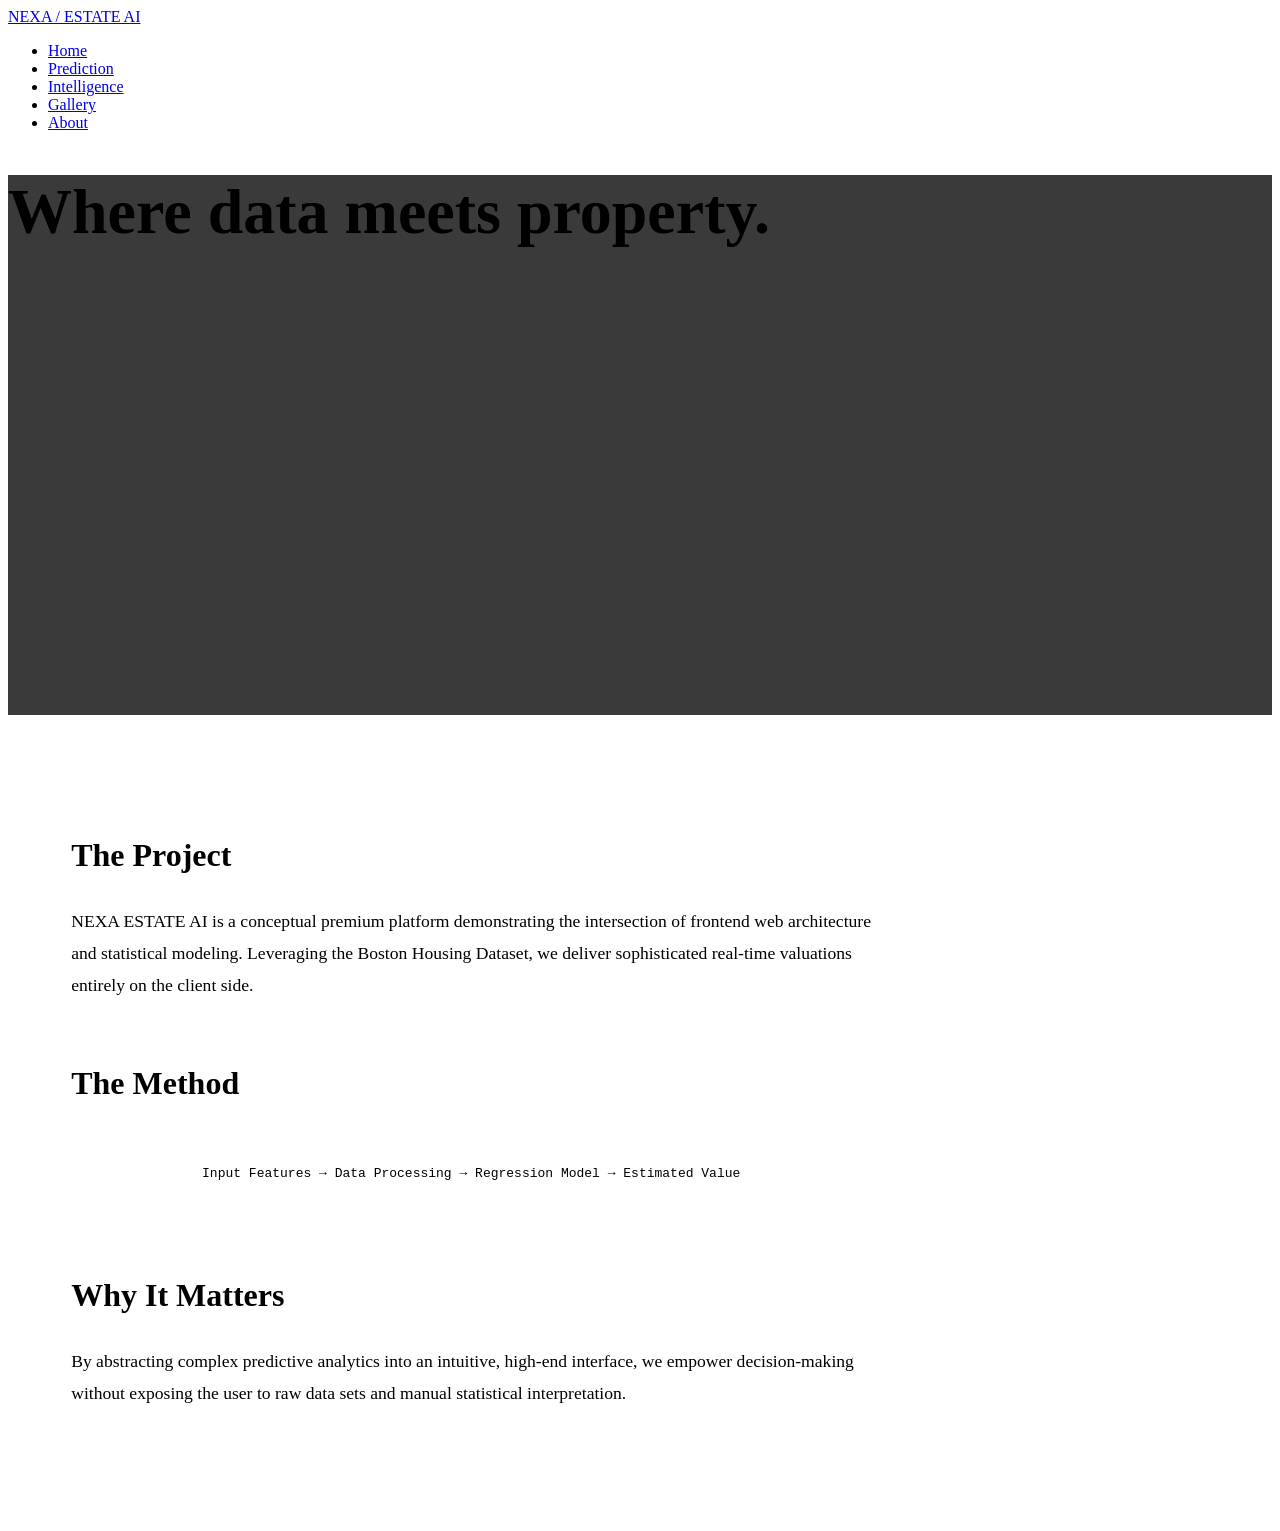
==== about.html @ b4313e2c "Add files via upload" ====
<!DOCTYPE html>
<html lang="en">
<head>
    <meta charset="UTF-8">
    <meta name="viewport" content="width=device-width, initial-scale=1.0">
    <title>About - NEXA ESTATE AI</title>
    <link rel="stylesheet" href="css/style.css">
</head>
<body>
    <nav class="navbar scrolled">
        <a href="index.html" class="logo">NEXA / ESTATE AI</a>
        <ul class="nav-links">
            <li><a href="index.html">Home</a></li>
            <li><a href="prediction.html" class="auth-required hidden">Prediction</a></li>
            <li><a href="info.html">Intelligence</a></li>
            <li><a href="photos.html">Gallery</a></li>
            <li><a href="about.html" class="active">About</a></li>
        </ul>
    </nav>
    <header class="hero" style="min-height: 60vh; background: linear-gradient(rgba(9,9,11,0.8), rgba(9,9,11,0.8)), url('https://images.unsplash.com/photo-1600607687920-4e2a09cf159d?auto=format&fit=crop&w=1920&q=80') center/cover;">
        <div class="container text-center">
            <h1 style="font-size: 4rem;">Where data meets property.</h1>
        </div>
    </header>
    <main class="container" style="max-width: 800px; padding: 6rem 5%;">
        <h2 style="font-size: 2rem; margin-bottom: 2rem;">The Project</h2>
        <p style="margin-bottom: 4rem; font-size: 1.1rem; line-height: 1.8;">NEXA ESTATE AI is a conceptual premium platform demonstrating the intersection of frontend web architecture and statistical modeling. Leveraging the Boston Housing Dataset, we deliver sophisticated real-time valuations entirely on the client side.</p>
        
        <h2 style="font-size: 2rem; margin-bottom: 2rem;">The Method</h2>
        <div style="padding: 2rem; background: var(--bg-card); border: 1px solid var(--border); font-family: monospace; text-align: center; color: var(--accent); margin-bottom: 4rem;">
            Input Features &rarr; Data Processing &rarr; Regression Model &rarr; Estimated Value
        </div>

        <h2 style="font-size: 2rem; margin-bottom: 2rem;">Why It Matters</h2>
        <p style="font-size: 1.1rem; line-height: 1.8;">By abstracting complex predictive analytics into an intuitive, high-end interface, we empower decision-making without exposing the user to raw data sets and manual statistical interpretation.</p>
    </main>
    <script src="js/script.js"></script>
    <script src="js/auth.js"></script>
</body>
</html>
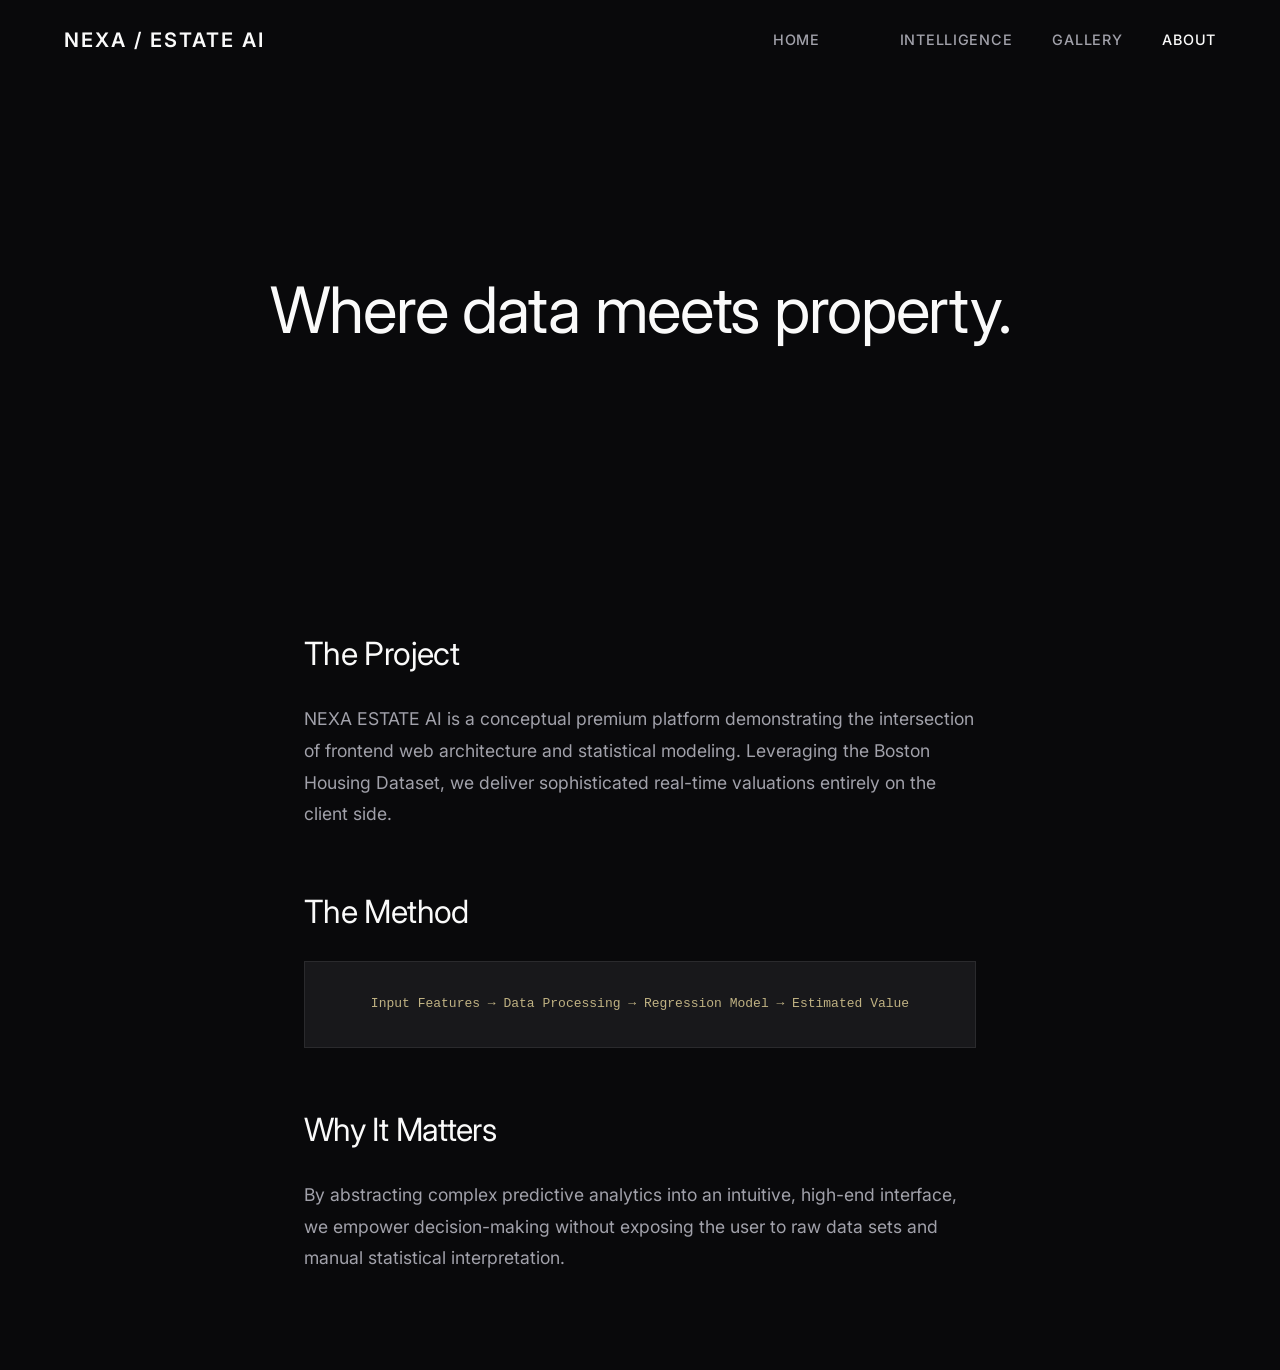
==== commit e532d8b7: "Update stylesheet and script paths in about.html" ====
--- a/about.html
+++ b/about.html
@@ -4,7 +4,7 @@
     <meta charset="UTF-8">
     <meta name="viewport" content="width=device-width, initial-scale=1.0">
     <title>About - NEXA ESTATE AI</title>
-    <link rel="stylesheet" href="css/style.css">
+    <link rel="stylesheet" href="style.css">
 </head>
 <body>
     <nav class="navbar scrolled">
@@ -34,7 +34,7 @@
         <h2 style="font-size: 2rem; margin-bottom: 2rem;">Why It Matters</h2>
         <p style="font-size: 1.1rem; line-height: 1.8;">By abstracting complex predictive analytics into an intuitive, high-end interface, we empower decision-making without exposing the user to raw data sets and manual statistical interpretation.</p>
     </main>
-    <script src="js/script.js"></script>
-    <script src="js/auth.js"></script>
+    <script src="script.js"></script>
+    <script src="auth.js"></script>
 </body>
 </html>
--- a/style.css
+++ b/style.css
@@ -0,0 +1,420 @@
+@import url('https://fonts.googleapis.com/css2?family=Inter:wght@300;400;500;600;700&display=swap');
+
+:root {
+    --bg-dark: #09090b;
+    --bg-card: #18181b;
+    --bg-glass: rgba(24, 24, 27, 0.65);
+    --border: rgba(255, 255, 255, 0.08);
+    --border-hover: rgba(255, 255, 255, 0.2);
+    --text-main: #fafafa;
+    --text-muted: #a1a1aa;
+    --accent: #c0b283; /* Muted metallic */
+    --accent-glow: rgba(192, 178, 131, 0.15);
+    --error: #ef4444;
+    --success: #10b981;
+    --font-main: 'Inter', sans-serif;
+    --transition: all 0.4s cubic-bezier(0.16, 1, 0.3, 1);
+}
+
+* {
+    margin: 0;
+    padding: 0;
+    box-sizing: border-box;
+}
+
+body {
+    font-family: var(--font-main);
+    background-color: var(--bg-dark);
+    color: var(--text-main);
+    line-height: 1.6;
+    overflow-x: hidden;
+    -webkit-font-smoothing: antialiased;
+}
+
+/* Typography */
+h1, h2, h3, h4 { font-weight: 400; letter-spacing: -0.02em; line-height: 1.1; }
+h1 { font-size: clamp(3rem, 5vw, 5rem); }
+h2 { font-size: clamp(2rem, 4vw, 3.5rem); }
+h3 { font-size: 1.5rem; }
+p { color: var(--text-muted); }
+
+/* Layout & Utils */
+.container {
+    max-width: 1440px;
+    margin: 0 auto;
+    padding: 0 5%;
+}
+.grid { display: grid; }
+.flex { display: flex; }
+.text-center { text-align: center; }
+.mt-2 { margin-top: 2rem; }
+.mt-4 { margin-top: 4rem; }
+.hidden { display: none !important; }
+
+/* Navbar */
+.navbar {
+    position: fixed;
+    top: 0; width: 100%;
+    padding: 1.5rem 5%;
+    display: flex;
+    justify-content: space-between;
+    align-items: center;
+    z-index: 1000;
+    background: transparent;
+    transition: var(--transition);
+    border-bottom: 1px solid transparent;
+}
+.navbar.scrolled {
+    background: var(--bg-glass);
+    backdrop-filter: blur(16px);
+    border-bottom: 1px solid var(--border);
+    padding: 1rem 5%;
+}
+.logo {
+    font-size: 1.25rem;
+    font-weight: 600;
+    letter-spacing: 0.1em;
+    color: var(--text-main);
+    text-decoration: none;
+    text-transform: uppercase;
+}
+.nav-links {
+    display: flex;
+    gap: 2.5rem;
+    list-style: none;
+}
+.nav-links a {
+    color: var(--text-muted);
+    text-decoration: none;
+    font-size: 0.9rem;
+    font-weight: 500;
+    transition: var(--transition);
+    text-transform: uppercase;
+    letter-spacing: 0.05em;
+}
+.nav-links a:hover, .nav-links a.active {
+    color: var(--text-main);
+}
+.nav-right a {
+    color: var(--accent);
+    text-decoration: none;
+    font-size: 0.9rem;
+    font-weight: 500;
+    letter-spacing: 0.05em;
+    transition: var(--transition);
+}
+.nav-right a:hover { color: var(--text-main); }
+.hamburger { display: none; cursor: pointer; }
+.hamburger span { display: block; width: 24px; height: 1px; background: var(--text-main); margin: 6px 0; transition: var(--transition); }
+
+/* Buttons */
+.btn {
+    display: inline-flex;
+    align-items: center;
+    justify-content: center;
+    padding: 1rem 2rem;
+    background: transparent;
+    color: var(--text-main);
+    border: 1px solid var(--border);
+    border-radius: 0;
+    font-size: 0.9rem;
+    font-weight: 500;
+    text-transform: uppercase;
+    letter-spacing: 0.1em;
+    cursor: pointer;
+    text-decoration: none;
+    transition: var(--transition);
+    position: relative;
+    overflow: hidden;
+}
+.btn-primary {
+    background: var(--text-main);
+    color: var(--bg-dark);
+    border-color: var(--text-main);
+}
+.btn-primary:hover {
+    background: var(--accent);
+    border-color: var(--accent);
+    color: var(--bg-dark);
+}
+.btn:hover { border-color: var(--text-main); }
+.w-100 { width: 100%; }
+
+/* Hero */
+.hero {
+    min-height: 100vh;
+    display: flex;
+    align-items: center;
+    position: relative;
+    padding-top: 5rem;
+    background: linear-gradient(to right, rgba(9, 9, 11, 0.9) 0%, rgba(9, 9, 11, 0.4) 100%), 
+                url('https://images.unsplash.com/photo-1600596542815-ffad4c1539a9?auto=format&fit=crop&w=1920&q=80') center/cover no-repeat;
+}
+.hero-content {
+    max-width: 800px;
+    z-index: 2;
+    animation: fadeUp 1s ease-out;
+}
+.hero-label {
+    display: inline-block;
+    font-size: 0.8rem;
+    text-transform: uppercase;
+    letter-spacing: 0.2em;
+    color: var(--accent);
+    margin-bottom: 1.5rem;
+}
+.hero p {
+    font-size: 1.25rem;
+    margin: 2rem 0;
+    max-width: 600px;
+}
+.hero-buttons { display: flex; gap: 1rem; }
+.hero-trust { margin-top: 3rem; font-size: 0.8rem; color: var(--text-muted); letter-spacing: 0.1em; text-transform: uppercase; }
+
+/* Floating Panel */
+.floating-panel {
+    position: absolute;
+    right: 10%;
+    top: 50%;
+    transform: translateY(-50%);
+    background: var(--bg-glass);
+    backdrop-filter: blur(24px);
+    border: 1px solid var(--border);
+    padding: 2.5rem;
+    width: 380px;
+    z-index: 2;
+    animation: fadeLeft 1.2s ease-out;
+}
+.panel-label { font-size: 0.75rem; text-transform: uppercase; letter-spacing: 0.1em; color: var(--text-muted); margin-bottom: 0.5rem; display: block; }
+.panel-value { font-size: 3rem; color: var(--text-main); margin-bottom: 2rem; border-bottom: 1px solid var(--border); padding-bottom: 1rem; }
+.panel-row { display: flex; justify-content: space-between; margin-bottom: 1rem; font-size: 0.9rem; }
+.progress-bar { width: 100%; height: 2px; background: var(--border); margin: 0.5rem 0 2rem; position: relative; }
+.progress-fill { position: absolute; left: 0; top: 0; height: 100%; background: var(--accent); width: 84%; }
+
+/* Sections */
+.section { padding: 8rem 5%; }
+.section-title { font-size: 3rem; margin-bottom: 4rem; max-width: 800px; }
+
+/* Features */
+.features-grid {
+    display: grid;
+    grid-template-columns: repeat(auto-fit, minmax(300px, 1fr));
+    gap: 2rem;
+}
+.feature-card {
+    background: var(--bg-card);
+    border: 1px solid var(--border);
+    padding: 3rem 2rem;
+    transition: var(--transition);
+}
+.feature-card:hover { border-color: var(--border-hover); transform: translateY(-5px); }
+.feature-num { font-size: 0.8rem; color: var(--accent); margin-bottom: 1.5rem; display: block; }
+.feature-card h3 { margin-bottom: 1rem; font-size: 1.5rem; }
+
+/* Stats */
+.stats-section {
+    background: var(--bg-card);
+    border-top: 1px solid var(--border);
+    border-bottom: 1px solid var(--border);
+}
+.stats-grid {
+    display: grid;
+    grid-template-columns: repeat(4, 1fr);
+    gap: 2rem;
+}
+.stat-item h4 { font-size: 4rem; font-weight: 300; margin-bottom: 0.5rem; }
+.stat-item p { font-size: 0.9rem; text-transform: uppercase; letter-spacing: 0.1em; }
+
+/* Login Page */
+.auth-layout { display: grid; grid-template-columns: 1fr 1fr; min-height: 100vh; }
+.auth-image {
+    background: linear-gradient(rgba(9,9,11,0.3), rgba(9,9,11,0.7)), url('https://images.unsplash.com/photo-1512917774080-9991f1c4c750?auto=format&fit=crop&w=1000&q=80') center/cover;
+    display: flex;
+    align-items: flex-end;
+    padding: 4rem;
+}
+.auth-form-container {
+    display: flex;
+    align-items: center;
+    justify-content: center;
+    padding: 4rem;
+    background: var(--bg-dark);
+}
+.auth-form { width: 100%; max-width: 400px; }
+.auth-form h2 { margin-bottom: 2rem; font-size: 2.5rem; }
+.input-group { margin-bottom: 2rem; position: relative; }
+.input-group label { display: block; font-size: 0.8rem; text-transform: uppercase; letter-spacing: 0.1em; color: var(--text-muted); margin-bottom: 0.5rem; }
+.input-group input {
+    width: 100%;
+    background: transparent;
+    border: none;
+    border-bottom: 1px solid var(--border);
+    padding: 0.5rem 0;
+    color: var(--text-main);
+    font-size: 1.1rem;
+    font-family: var(--font-main);
+    transition: var(--transition);
+}
+.input-group input:focus { outline: none; border-bottom-color: var(--text-main); }
+.form-footer { margin-top: 2rem; font-size: 0.85rem; color: var(--text-muted); text-align: center; }
+
+/* Dashboard */
+.dashboard-header { padding: 8rem 5% 4rem; border-bottom: 1px solid var(--border); }
+.dashboard-layout { display: grid; grid-template-columns: 2.5fr 1fr; gap: 4rem; padding: 4rem 5%; }
+.input-grid { display: grid; grid-template-columns: 1fr 1fr; gap: 2rem; }
+.input-card {
+    background: var(--bg-card);
+    border: 1px solid var(--border);
+    padding: 1.5rem;
+    position: relative;
+    transition: var(--transition);
+}
+.input-card:hover { border-color: var(--border-hover); }
+.input-card .code { position: absolute; top: 1.5rem; right: 1.5rem; font-size: 0.7rem; color: var(--accent); letter-spacing: 0.1em; }
+.input-card label { display: block; font-size: 0.9rem; font-weight: 500; margin-bottom: 0.5rem; }
+.input-card p { font-size: 0.8rem; margin-bottom: 1.5rem; min-height: 40px; }
+.input-control { display: flex; align-items: center; gap: 1rem; border-bottom: 1px solid var(--border); padding-bottom: 0.5rem; }
+.input-control input {
+    background: transparent; border: none; color: var(--text-main); font-size: 1.25rem; width: 100%; font-family: var(--font-main);
+}
+.input-control input:focus { outline: none; }
+.input-control .unit { font-size: 0.8rem; color: var(--text-muted); }
+
+/* Results Panel */
+.sticky-panel { position: sticky; top: 100px; }
+.result-card { background: var(--bg-card); border: 1px solid var(--border); padding: 2.5rem; margin-bottom: 2rem; }
+.result-value { font-size: 3.5rem; font-weight: 300; margin: 1rem 0 2rem; }
+.range-vis { display: flex; align-items: center; justify-content: space-between; font-size: 0.85rem; color: var(--text-muted); margin-bottom: 0.5rem; }
+.range-bar { height: 2px; background: var(--border); width: 100%; margin-bottom: 2rem; position: relative; }
+.range-active { position: absolute; left: 20%; right: 20%; height: 100%; background: var(--text-main); }
+
+/* Loading State */
+.loader-overlay {
+    position: fixed; top: 0; left: 0; width: 100%; height: 100%;
+    background: var(--bg-glass); backdrop-filter: blur(10px);
+    display: flex; flex-direction: column; align-items: center; justify-content: center;
+    z-index: 2000; opacity: 0; pointer-events: none; transition: var(--transition);
+}
+.loader-overlay.active { opacity: 1; pointer-events: all; }
+.spinner { width: 40px; height: 40px; border: 1px solid var(--border); border-top-color: var(--accent); border-radius: 50%; animation: spin 1s linear infinite; margin-bottom: 1rem; }
+
+/* Data Info */
+.info-grid { display: grid; grid-template-columns: repeat(auto-fill, minmax(300px, 1fr)); gap: 1.5rem; }
+.info-card { background: var(--bg-card); border: 1px solid var(--border); padding: 2rem; }
+.impact-high { color: #ef4444; font-size: 0.75rem; letter-spacing: 0.1em; }
+.impact-med { color: #eab308; font-size: 0.75rem; letter-spacing: 0.1em; }
+.impact-low { color: #3b82f6; font-size: 0.75rem; letter-spacing: 0.1em; }
+
+/* Gallery */
+.masonry { display: columns; column-count: 3; column-gap: 1.5rem; padding: 4rem 5%; }
+.masonry-item { break-inside: avoid; margin-bottom: 1.5rem; overflow: hidden; position: relative; cursor: pointer; }
+.masonry-item img { width: 100%; display: block; transition: transform 0.7s ease; }
+.masonry-item:hover img { transform: scale(1.05); }
+
+/* Lightbox */
+.lightbox { position: fixed; top: 0; left: 0; width: 100%; height: 100%; background: rgba(0,0,0,0.95); z-index: 3000; display: flex; align-items: center; justify-content: center; opacity: 0; pointer-events: none; transition: var(--transition); }
+.lightbox.active { opacity: 1; pointer-events: all; }
+.lightbox img { max-width: 90%; max-height: 90vh; object-fit: contain; }
+.lb-close { position: absolute; top: 2rem; right: 2rem; color: #fff; font-size: 2.5rem; cursor: pointer; padding: 10px; line-height: 1; z-index: 3001; }
+.lb-nav { position: absolute; top: 50%; transform: translateY(-50%); background: rgba(255,255,255,0.1); color: white; border: none; font-size: 2rem; padding: 1rem; cursor: pointer; transition: 0.3s; z-index: 3001; border-radius: 50%; width: 60px; height: 60px; display: flex; align-items: center; justify-content: center; }
+.lb-nav:hover { background: rgba(255,255,255,0.3); }
+.lb-prev { left: 5%; }
+.lb-next { right: 5%; }
+@media (max-width: 768px) {
+    .lb-nav { top: auto; bottom: 5%; padding: 0.8rem; font-size: 1.5rem; width: 50px; height: 50px; }
+    .lb-prev { left: 20%; }
+    .lb-next { right: 20%; }
+    .lb-close { top: 1rem; right: 1rem; }
+}
+
+/* Footer */
+footer { padding: 4rem 5%; border-top: 1px solid var(--border); margin-top: 4rem; display: flex; justify-content: space-between; align-items: center; font-size: 0.85rem; color: var(--text-muted); }
+.footer-links { display: flex; gap: 2rem; }
+.footer-links a { color: var(--text-muted); text-decoration: none; transition: var(--transition); }
+.footer-links a:hover { color: var(--text-main); }
+
+/* Responsive Defaults */
+img { max-width: 100%; height: auto; }
+button, .btn, .nav-links a { min-height: 44px; } /* Touch targets */
+
+/* Animations */
+@keyframes fadeUp { from { opacity: 0; transform: translateY(30px); } to { opacity: 1; transform: translateY(0); } }
+@keyframes fadeLeft { from { opacity: 0; transform: translateX(30px); } to { opacity: 1; transform: translateX(0); } }
+@keyframes spin { to { transform: rotate(360deg); } }
+
+/* Media Queries */
+@media (max-width: 1440px) {
+    .container { max-width: 1200px; }
+}
+
+@media (max-width: 1024px) {
+    .dashboard-layout { grid-template-columns: 1fr; gap: 2rem; }
+    .floating-panel { display: none; }
+    .auth-layout { grid-template-columns: 1fr; }
+    .auth-image { display: none; }
+    .masonry { column-count: 2; }
+    .section { padding: 6rem 5%; }
+}
+
+@media (max-width: 768px) {
+    .hero { min-height: 80vh; padding-top: 6rem; }
+    h1 { font-size: 2.2rem; }
+    h2 { font-size: 1.8rem; }
+    .section-title { margin-bottom: 2rem; }
+    
+    /* Animated Hamburger Menu */
+    .nav-links { 
+        display: flex; 
+        flex-direction: column; 
+        position: absolute; 
+        top: 100%; 
+        left: 0; 
+        width: 100%; 
+        background: var(--bg-glass);
+        backdrop-filter: blur(16px);
+        padding: 0 5%;
+        max-height: 0;
+        overflow: hidden;
+        transition: max-height 0.4s ease, padding 0.4s ease;
+        border-bottom: 0px solid var(--border);
+        gap: 1rem;
+    }
+    .nav-links.active {
+        max-height: 400px; 
+        padding: 1.5rem 5%;
+        border-bottom: 1px solid var(--border);
+    }
+    .nav-right { display: none; }
+    .hamburger { display: block; z-index: 1001; }
+    
+    /* Hamburger Icon Animation */
+    .hamburger.active span:nth-child(1) { transform: translateY(7px) rotate(45deg); }
+    .hamburger.active span:nth-child(2) { opacity: 0; }
+    .hamburger.active span:nth-child(3) { transform: translateY(-7px) rotate(-45deg); }
+
+    .stats-grid { grid-template-columns: 1fr; gap: 1.5rem; }
+    .input-grid { grid-template-columns: 1fr; gap: 1rem; }
+    .input-card { padding: 1rem; }
+    .masonry { column-count: 1; }
+    
+    .auth-form-container { padding: 3rem 5%; }
+    .auth-form h2 { font-size: 2rem; }
+    
+    footer { flex-direction: column; gap: 1.5rem; text-align: center; }
+    .footer-links { flex-wrap: wrap; justify-content: center; gap: 1rem; }
+}
+
+@media (max-width: 414px) {
+    h1 { font-size: 1.8rem; }
+    .hero p { font-size: 1rem; margin: 1.5rem 0; }
+    .hero-buttons { flex-direction: column; width: 100%; gap: 1rem; }
+    .hero-buttons .btn { width: 100%; }
+    
+    .result-value { font-size: 2.5rem; }
+    .dashboard-header h1 { font-size: 2.2rem; }
+    
+    .input-control input { font-size: 1.1rem; }
+    
+    /* Reduce animation intensity */
+    .feature-card:hover { transform: translateY(-2px); }
+}
